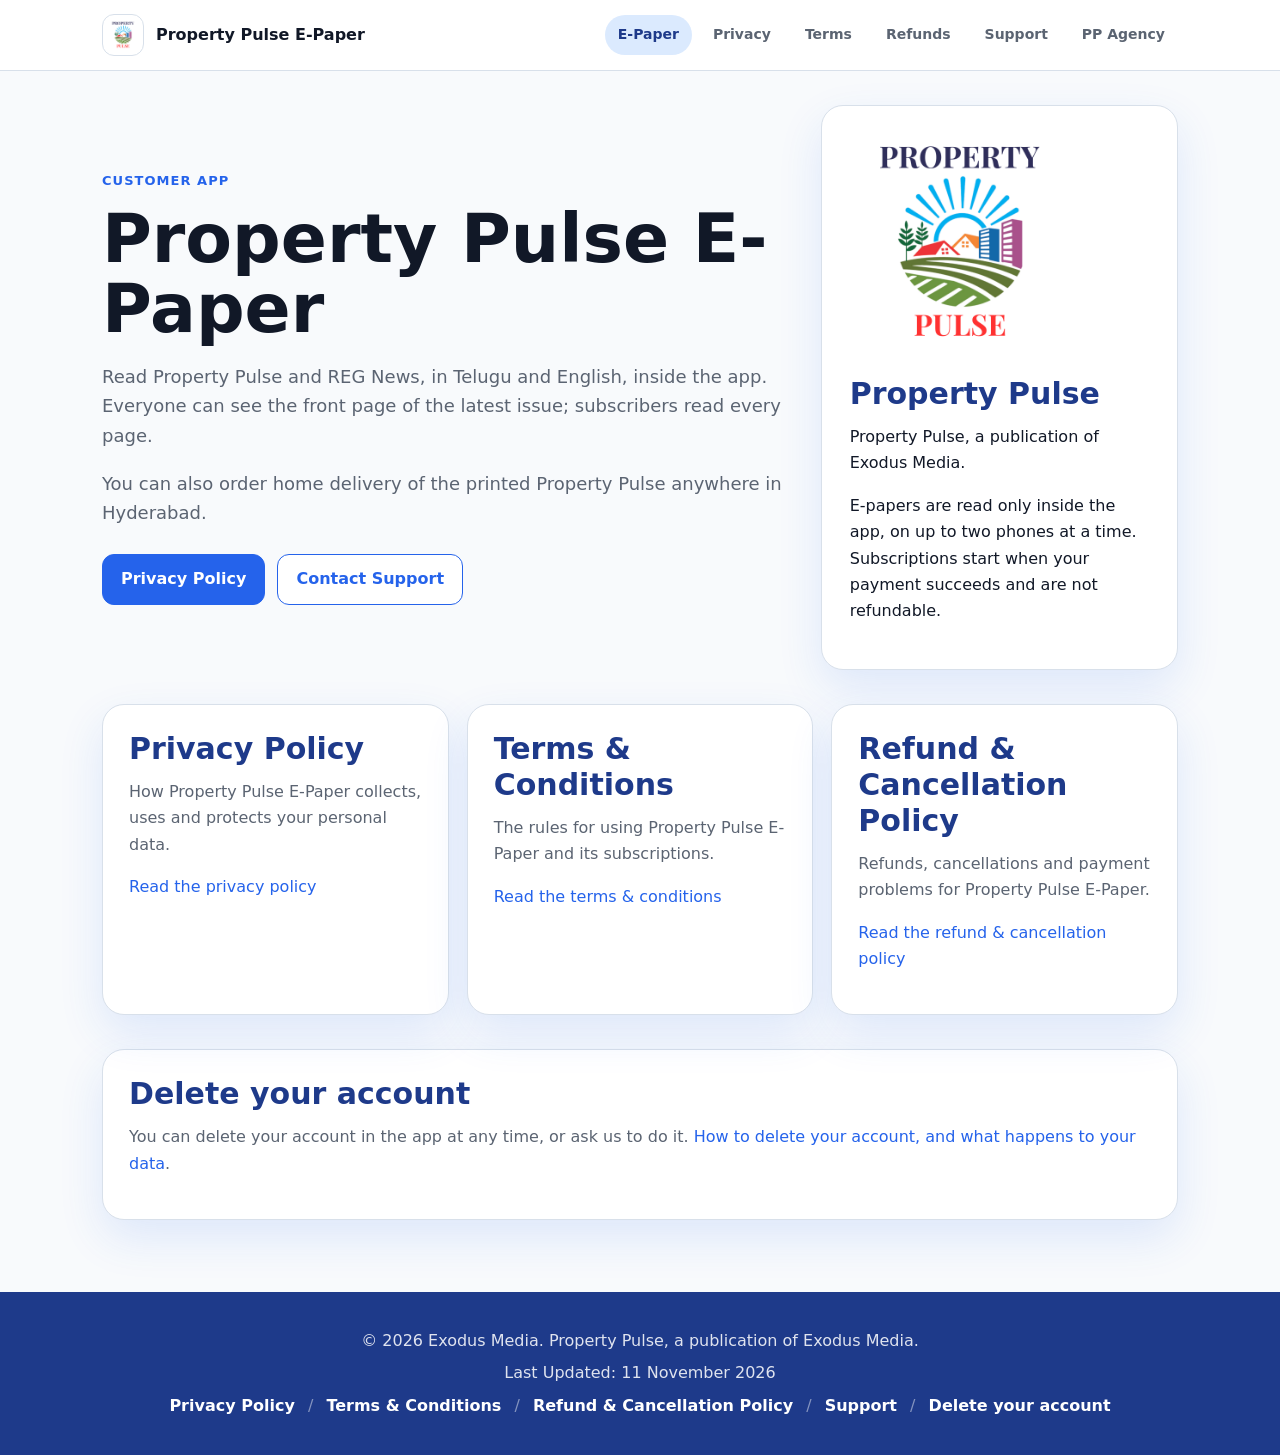
==== epaper/index.html @ 4f05e7ea "Add Property Pulse E-Paper legal and account deletion pages" ====
<!DOCTYPE html>
<html lang="en">
<head>
  <meta charset="UTF-8">
  <meta name="viewport" content="width=device-width, initial-scale=1.0">
  <meta name="description" content="Property Pulse E-Paper: read Property Pulse and REG News inside the app.">
  <meta name="theme-color" content="#1565C0">
  <meta property="og:title" content="Property Pulse E-Paper | Property Pulse E-Paper">
  <meta property="og:description" content="Property Pulse E-Paper: read Property Pulse and REG News inside the app.">
  <title>Property Pulse E-Paper | Property Pulse E-Paper</title>
  <link rel="icon" href="../assets/logo.png" type="image/png">
  <link rel="apple-touch-icon" href="../assets/logo.png">
  <link rel="stylesheet" href="../style.css">
</head>
<body>
  <!-- Generated by docs/legal/build_site.py from mobile/assets/legal/*.md. Edit those files, not this page. -->
  <header class="site-header">
    <nav class="nav" aria-label="Main navigation">
      <a class="brand" href="index.html" aria-label="Property Pulse E-Paper home">
        <img src="../assets/logo.png" alt="Property Pulse logo">
        <span>Property Pulse E-Paper</span>
      </a>
      <div class="nav-links">
        <a class="active" href="index.html">E-Paper</a>
        <a href="privacy.html">Privacy</a>
        <a href="terms.html">Terms</a>
        <a href="refund.html">Refunds</a>
        <a href="support.html">Support</a>
        <a href="../index.html">PP Agency</a>
      </div>
    </nav>
  </header>

  <main>
    <section class="hero">
      <div class="hero-content">
        <p class="eyebrow">Customer app</p>
        <h1>Property Pulse E-Paper</h1>
        <p class="hero-copy">Read Property Pulse and REG News, in Telugu and English, inside the app. Everyone can see the front page of the latest issue; subscribers read every page.</p>
        <p class="hero-copy">You can also order home delivery of the printed Property Pulse anywhere in Hyderabad.</p>
        <div class="hero-actions">
          <a class="button" href="privacy.html">Privacy Policy</a>
          <a class="button secondary" href="support.html">Contact Support</a>
        </div>
      </div>
      <div class="hero-card" aria-label="Company information">
        <img src="../assets/logo.png" alt="Property Pulse logo">
        <h2>Property Pulse</h2>
        <p>Property Pulse, a publication of Exodus Media.</p>
        <p>E-papers are read only inside the app, on up to two phones at a time. Subscriptions start when your payment succeeds and are not refundable.</p>
      </div>
    </section>

    <section class="section grid-3">
      <article class="card">
        <h2>Privacy Policy</h2>
        <p>How Property Pulse E-Paper collects, uses and protects your personal data.</p>
        <p><a href="privacy.html">Read the privacy policy</a></p>
      </article>
      <article class="card">
        <h2>Terms &amp; Conditions</h2>
        <p>The rules for using Property Pulse E-Paper and its subscriptions.</p>
        <p><a href="terms.html">Read the terms &amp; conditions</a></p>
      </article>
      <article class="card">
        <h2>Refund &amp; Cancellation Policy</h2>
        <p>Refunds, cancellations and payment problems for Property Pulse E-Paper.</p>
        <p><a href="refund.html">Read the refund &amp; cancellation policy</a></p>
      </article>
    </section>

    <section class="section card">
      <h2>Delete your account</h2>
      <p>You can delete your account in the app at any time, or ask us to do it. <a href="delete-account.html">How to delete your account, and what happens to your data</a>.</p>
    </section>
  </main>

  <footer class="site-footer">
    <p>&copy; 2026 Exodus Media. Property Pulse, a publication of Exodus Media.</p>
    <p>Last Updated: 11 November 2026</p>
    <p><a href="privacy.html">Privacy Policy</a> <span>/</span> <a href="terms.html">Terms &amp; Conditions</a> <span>/</span> <a href="refund.html">Refund &amp; Cancellation Policy</a> <span>/</span> <a href="support.html">Support</a> <span>/</span> <a href="delete-account.html">Delete your account</a></p>
  </footer>
</body>
</html>
---- style.css ----
﻿:root {
  --blue: #2563eb;
  --blue-dark: #1e3a8a;
  --blue-soft: #dbeafe;
  --ink: #111827;
  --muted: #5b6472;
  --line: #d8e0ea;
  --bg: #f8fafc;
  --card: #ffffff;
  --shadow: 0 18px 45px rgba(37, 99, 235, 0.12);
}

* {
  box-sizing: border-box;
}

html {
  scroll-behavior: smooth;
}

body {
  margin: 0;
  background: var(--bg);
  color: var(--ink);
  font-family: Inter, ui-sans-serif, system-ui, -apple-system, BlinkMacSystemFont, "Segoe UI", sans-serif;
  line-height: 1.65;
}

a {
  color: var(--blue);
  text-decoration: none;
}

a:hover,
a:focus {
  color: var(--blue-dark);
  text-decoration: underline;
}

.site-header {
  background: rgba(255, 255, 255, 0.92);
  border-bottom: 1px solid var(--line);
  position: sticky;
  top: 0;
  z-index: 10;
  backdrop-filter: blur(14px);
}

.nav {
  align-items: center;
  display: flex;
  gap: 24px;
  justify-content: space-between;
  margin: 0 auto;
  max-width: 1120px;
  padding: 14px 22px;
}

.brand {
  align-items: center;
  color: var(--ink);
  display: inline-flex;
  font-weight: 800;
  gap: 12px;
  letter-spacing: 0;
}

.brand:hover {
  text-decoration: none;
}

.brand img {
  background: #fff;
  border: 1px solid var(--line);
  border-radius: 12px;
  height: 42px;
  object-fit: contain;
  padding: 5px;
  width: 42px;
}

.nav-links {
  display: flex;
  flex-wrap: wrap;
  gap: 8px;
  justify-content: flex-end;
}

.nav-links a {
  border-radius: 999px;
  color: var(--muted);
  font-size: 14px;
  font-weight: 700;
  padding: 8px 13px;
}

.nav-links a:hover,
.nav-links a.active {
  background: var(--blue-soft);
  color: var(--blue-dark);
  text-decoration: none;
}

main {
  margin: 0 auto;
  max-width: 1120px;
  padding: 34px 22px 72px;
}

.hero {
  align-items: center;
  display: grid;
  gap: 28px;
  grid-template-columns: minmax(0, 1.45fr) minmax(280px, 0.75fr);
  min-height: 520px;
}

.hero-content {
  padding: 28px 0;
}

.eyebrow {
  color: var(--blue);
  font-size: 13px;
  font-weight: 800;
  letter-spacing: 0.08em;
  margin: 0 0 12px;
  text-transform: uppercase;
}

h1,
h2,
h3,
p {
  margin-top: 0;
}

h1 {
  color: var(--ink);
  font-size: clamp(36px, 6vw, 68px);
  line-height: 1.03;
  margin-bottom: 18px;
}

h2 {
  color: var(--blue-dark);
  font-size: clamp(22px, 3vw, 30px);
  line-height: 1.2;
  margin-bottom: 12px;
}

h3 {
  color: var(--ink);
  font-size: 18px;
  margin-bottom: 8px;
}

.hero-copy,
.page-title p,
.card p,
.legal-card li {
  color: var(--muted);
}

.hero-copy {
  font-size: 18px;
  max-width: 680px;
}

.hero-actions {
  display: flex;
  flex-wrap: wrap;
  gap: 12px;
  margin-top: 26px;
}

.button {
  align-items: center;
  background: var(--blue);
  border: 1px solid var(--blue);
  border-radius: 12px;
  color: #fff;
  display: inline-flex;
  font-weight: 800;
  justify-content: center;
  min-height: 46px;
  padding: 11px 18px;
}

.button:hover {
  background: var(--blue-dark);
  color: #fff;
  text-decoration: none;
}

.button.secondary {
  background: #fff;
  color: var(--blue);
}

.hero-card,
.card {
  background: var(--card);
  border: 1px solid var(--line);
  border-radius: 22px;
  box-shadow: var(--shadow);
}

.hero-card {
  padding: 28px;
}

.hero-card img {
  border-radius: 18px;
  display: block;
  margin-bottom: 22px;
  max-width: 220px;
  width: 100%;
}

.section {
  margin-top: 34px;
}

.card {
  padding: 26px;
}

.grid-3,
.grid-2 {
  display: grid;
  gap: 18px;
}

.grid-3 {
  grid-template-columns: repeat(3, minmax(0, 1fr));
}

.grid-2 {
  grid-template-columns: repeat(2, minmax(0, 1fr));
}

.split {
  align-items: start;
  background: linear-gradient(135deg, #ffffff, #eff6ff);
  border: 1px solid var(--line);
  border-radius: 26px;
  display: grid;
  gap: 26px;
  grid-template-columns: 1fr 1fr;
  padding: 30px;
}

.check-list,
.contact-list,
.legal-card ul {
  margin: 0;
  padding-left: 20px;
}

.check-list li,
.contact-list li,
.legal-card li {
  margin-bottom: 10px;
}

.page-title {
  margin: 34px 0 24px;
  max-width: 760px;
}

.page-title h1 {
  font-size: clamp(34px, 5vw, 54px);
}

.legal-page {
  max-width: 980px;
}

.legal-card h2 {
  border-top: 1px solid var(--line);
  margin-top: 24px;
  padding-top: 22px;
}

.legal-card h2:first-of-type {
  border-top: 0;
  margin-top: 0;
  padding-top: 0;
}

.site-footer {
  background: var(--blue-dark);
  color: rgba(255, 255, 255, 0.86);
  padding: 30px 22px;
  text-align: center;
}

.site-footer p {
  margin: 6px 0;
}

.site-footer a {
  color: #fff;
  font-weight: 700;
}

.site-footer span {
  color: rgba(255, 255, 255, 0.45);
  margin: 0 8px;
}

@media (max-width: 820px) {
  .nav {
    align-items: flex-start;
    flex-direction: column;
  }

  .nav-links {
    justify-content: flex-start;
  }

  .hero,
  .split,
  .grid-2,
  .grid-3 {
    grid-template-columns: 1fr;
  }

  .hero {
    min-height: auto;
  }

  .hero-card img {
    max-width: 180px;
  }
}

@media (max-width: 520px) {
  main {
    padding: 24px 16px 54px;
  }

  .nav {
    padding: 12px 16px;
  }

  .nav-links a {
    padding: 7px 10px;
  }

  .card,
  .hero-card,
  .split {
    border-radius: 18px;
    padding: 20px;
  }

  .hero-actions .button {
    width: 100%;
  }
}
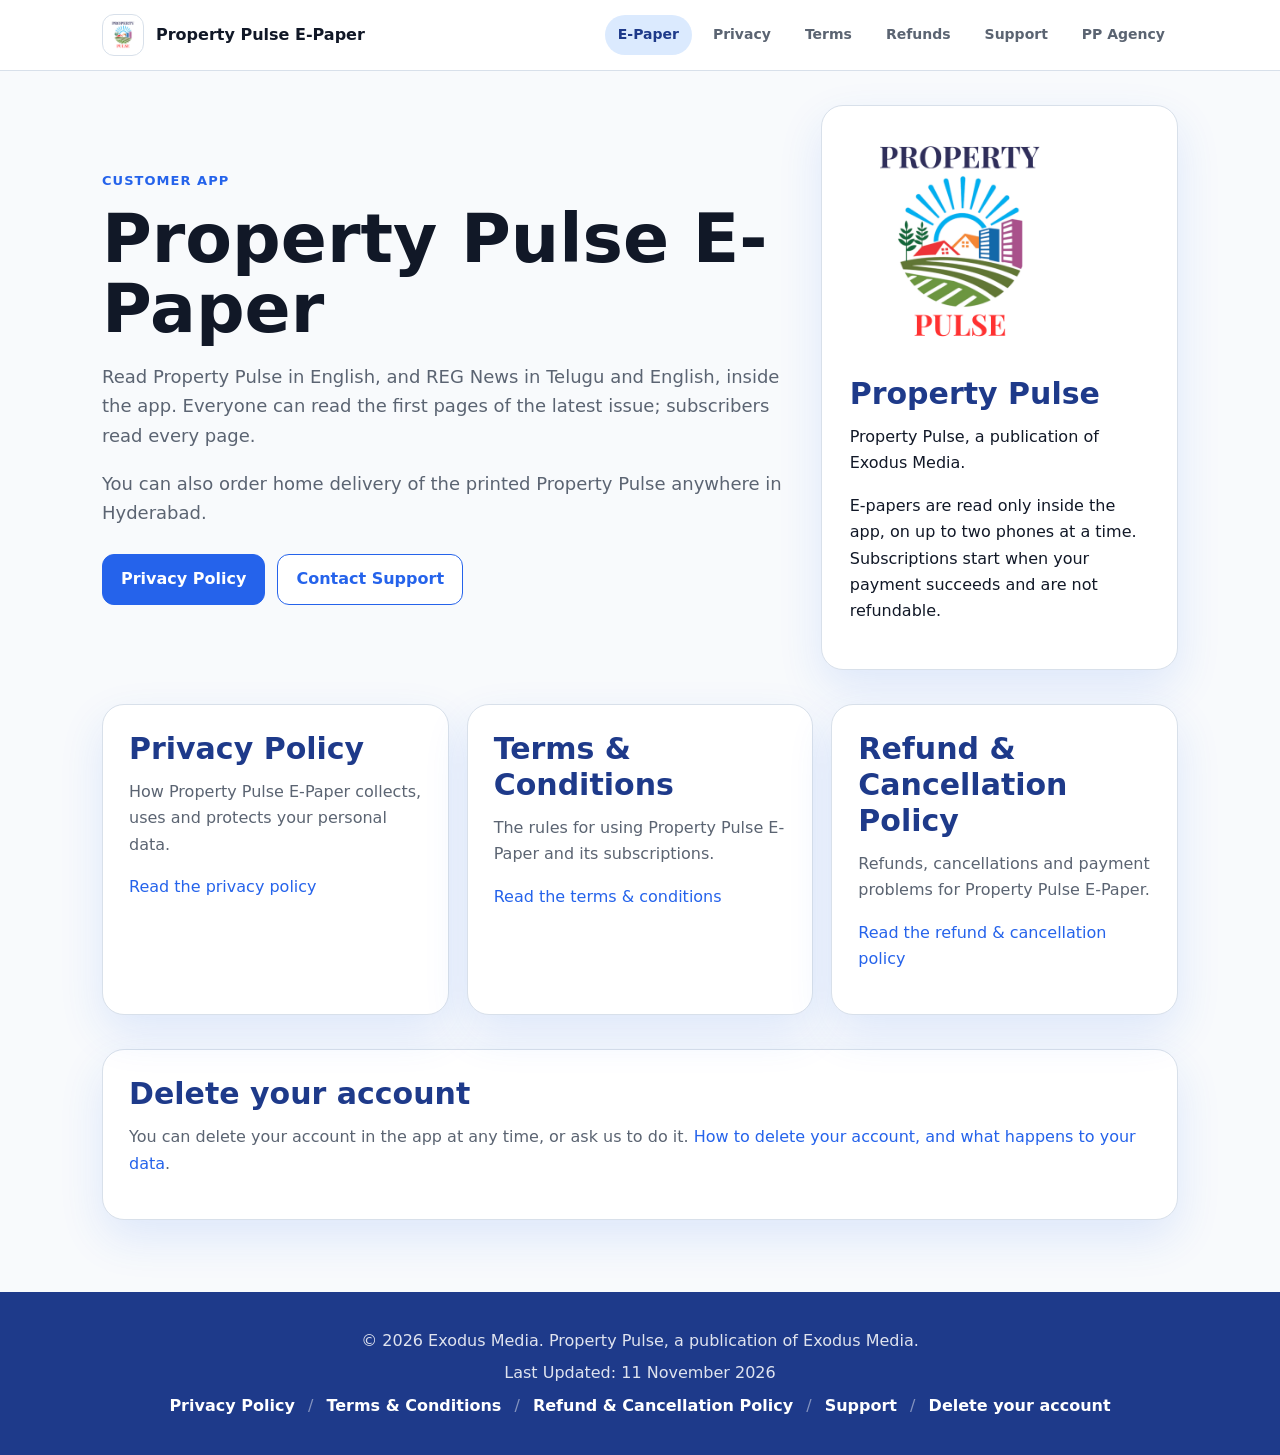
==== commit 89c33d1f: "E-paper pages: Property Pulse in English, REG News in Telugu and English; 3-page free preview Co-Aut" ====
--- a/epaper/index.html
+++ b/epaper/index.html
@@ -36,7 +36,7 @@
       <div class="hero-content">
         <p class="eyebrow">Customer app</p>
         <h1>Property Pulse E-Paper</h1>
-        <p class="hero-copy">Read Property Pulse and REG News, in Telugu and English, inside the app. Everyone can see the front page of the latest issue; subscribers read every page.</p>
+        <p class="hero-copy">Read Property Pulse in English, and REG News in Telugu and English, inside the app. Everyone can read the first pages of the latest issue; subscribers read every page.</p>
         <p class="hero-copy">You can also order home delivery of the printed Property Pulse anywhere in Hyderabad.</p>
         <div class="hero-actions">
           <a class="button" href="privacy.html">Privacy Policy</a>
